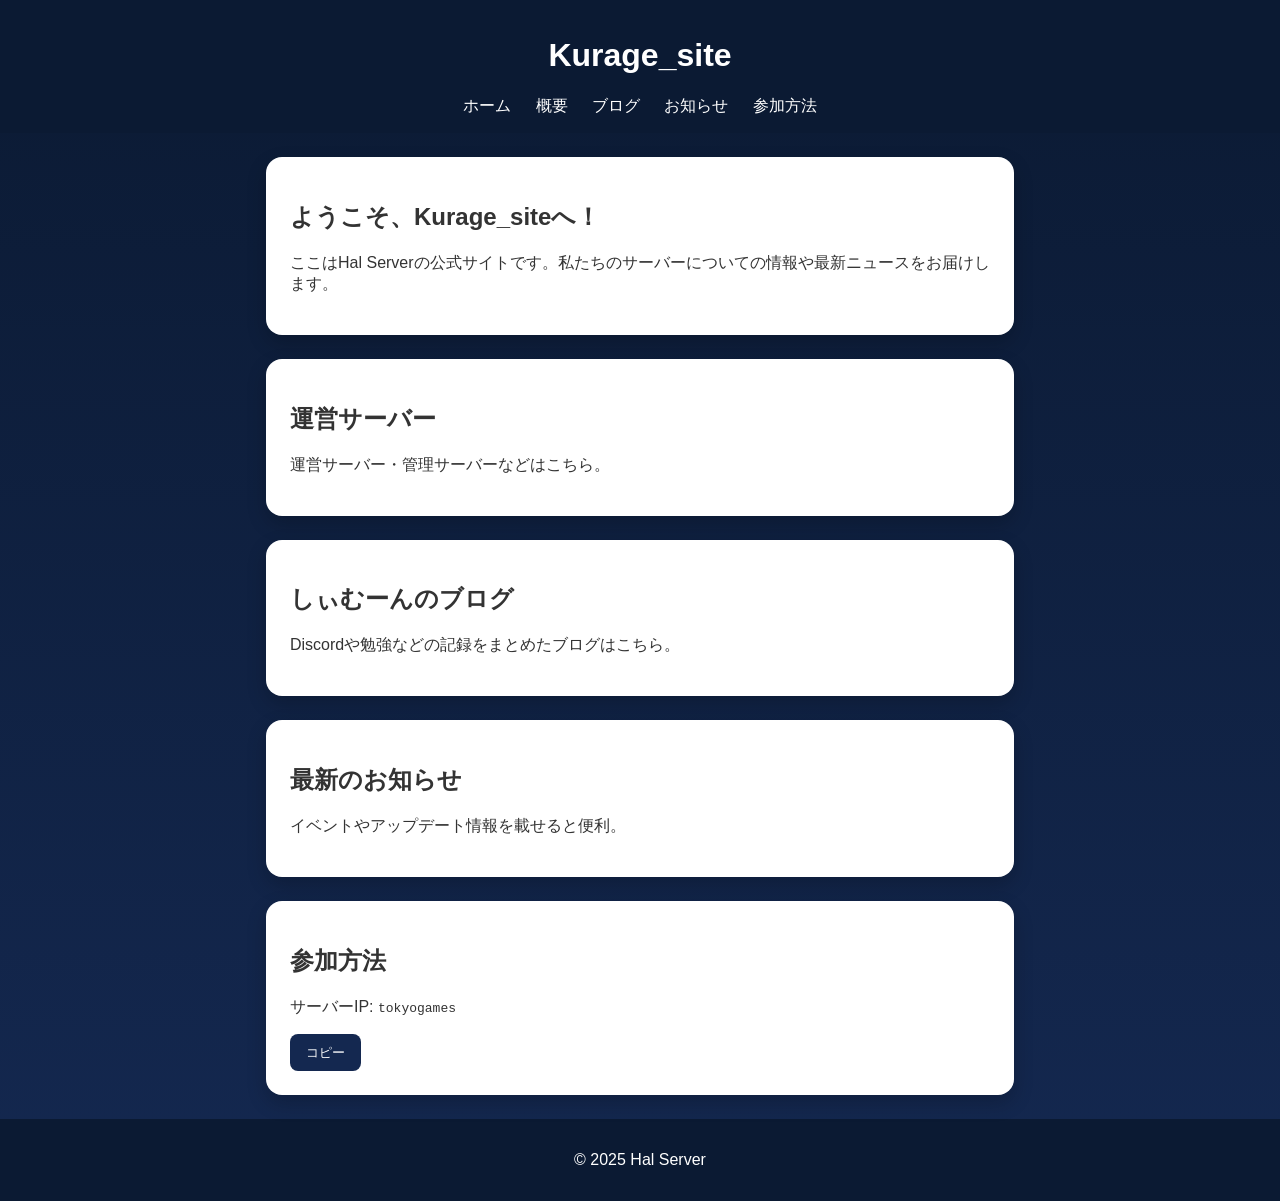
==== index.html @ e7bb8613 "1st" ====
<!DOCTYPE html>
<html lang="ja">
<head>
  <meta charset="UTF-8">
  <meta name="viewport" content="width=device-width, initial-scale=1.0">
  <title>トップページ｜Kurage_site</title>
  <link rel="stylesheet" href="style.css">
</head>
<body>
  <header class="site-header">
    <h1>Kurage_site</h1>
    <nav>
      <a href="#about">ホーム</a>
      <a href="#servers">概要</a>
      <a href="#blogs">ブログ</a>
      <a href="#news">お知らせ</a>
      <a href="#join">参加方法</a>
    </nav>
  </header>

  <main>

    <section id="about" class="card fade-in">
      <h2>ようこそ、Kurage_siteへ！</h2>
      <p>ここはHal Serverの公式サイトです。私たちのサーバーについての情報や最新ニュースをお届けします。</p>
    </section>
    
    <section id="servers" class="card fade-in">
      <h2>運営サーバー</h2>
      <p>運営サーバー・管理サーバーなどはこちら。</p>
    </section>

    <section id="blogs" class="card fade-in">
      <h2>しぃむーんのブログ</h2>
      <p>Discordや勉強などの記録をまとめたブログはこちら。</p>
    </section>

    <section id="news" class="card fade-in">
      <h2>最新のお知らせ</h2>
      <p>イベントやアップデート情報を載せると便利。</p>
    </section>

    <section id="join" class="card fade-in">
      <h2>参加方法</h2>
      <p>サーバーIP: <code id="server-ip">tokyogames</code></p>
      <button class="copy-btn" data-copy-target="#server-ip">コピー</button>
    </section>
  </main>

  <footer class="site-footer">
    <p>&copy; 2025 Hal Server</p>
  </footer>

  <script src="script.js"></script>
</body>
</html>
---- style.css ----
/* 紺基調の背景 */
body {
  margin: 0;
  font-family: "Segoe UI", sans-serif;
  background: linear-gradient(180deg, #0b1a33, #142850);
  color: #333;
}

/* ヘッダー */
.site-header {
  background: #0b1a33;
  color: #fff;
  padding: 1rem;
  text-align: center;
}
.site-header nav a {
  color: #fff;
  margin: 0 10px;
  text-decoration: none;
}
.site-header nav a:hover {
  text-decoration: underline;
}

/* 白いカード */
.card {
  background: #fff;
  border-radius: 16px;
  padding: 1.5rem;
  margin: 1.5rem auto;
  width: 90%;
  max-width: 700px;
  box-shadow: 0 8px 20px rgba(0,0,0,0.2);
  transition: transform 0.3s ease, box-shadow 0.3s ease;
}
.card:hover {
  transform: translateY(-6px);
  box-shadow: 0 12px 28px rgba(0,0,0,0.3);
}

/* フッター */
.site-footer {
  background: #0b1a33;
  color: #fff;
  text-align: center;
  padding: 1rem;
}

/* フェードインアニメーション */
.fade-in {
  opacity: 0;
  transform: translateY(20px);
  animation: fadeInUp 0.8s ease forwards;
}
@keyframes fadeInUp {
  to {
    opacity: 1;
    transform: translateY(0);
  }
}

/* コピー用ボタン */
.copy-btn {
  background: #142850;
  color: #fff;
  border: none;
  padding: 0.6rem 1rem;
  border-radius: 8px;
  cursor: pointer;
  transition: background 0.3s ease;
}
.copy-btn:hover {
  background: #27496d;
}
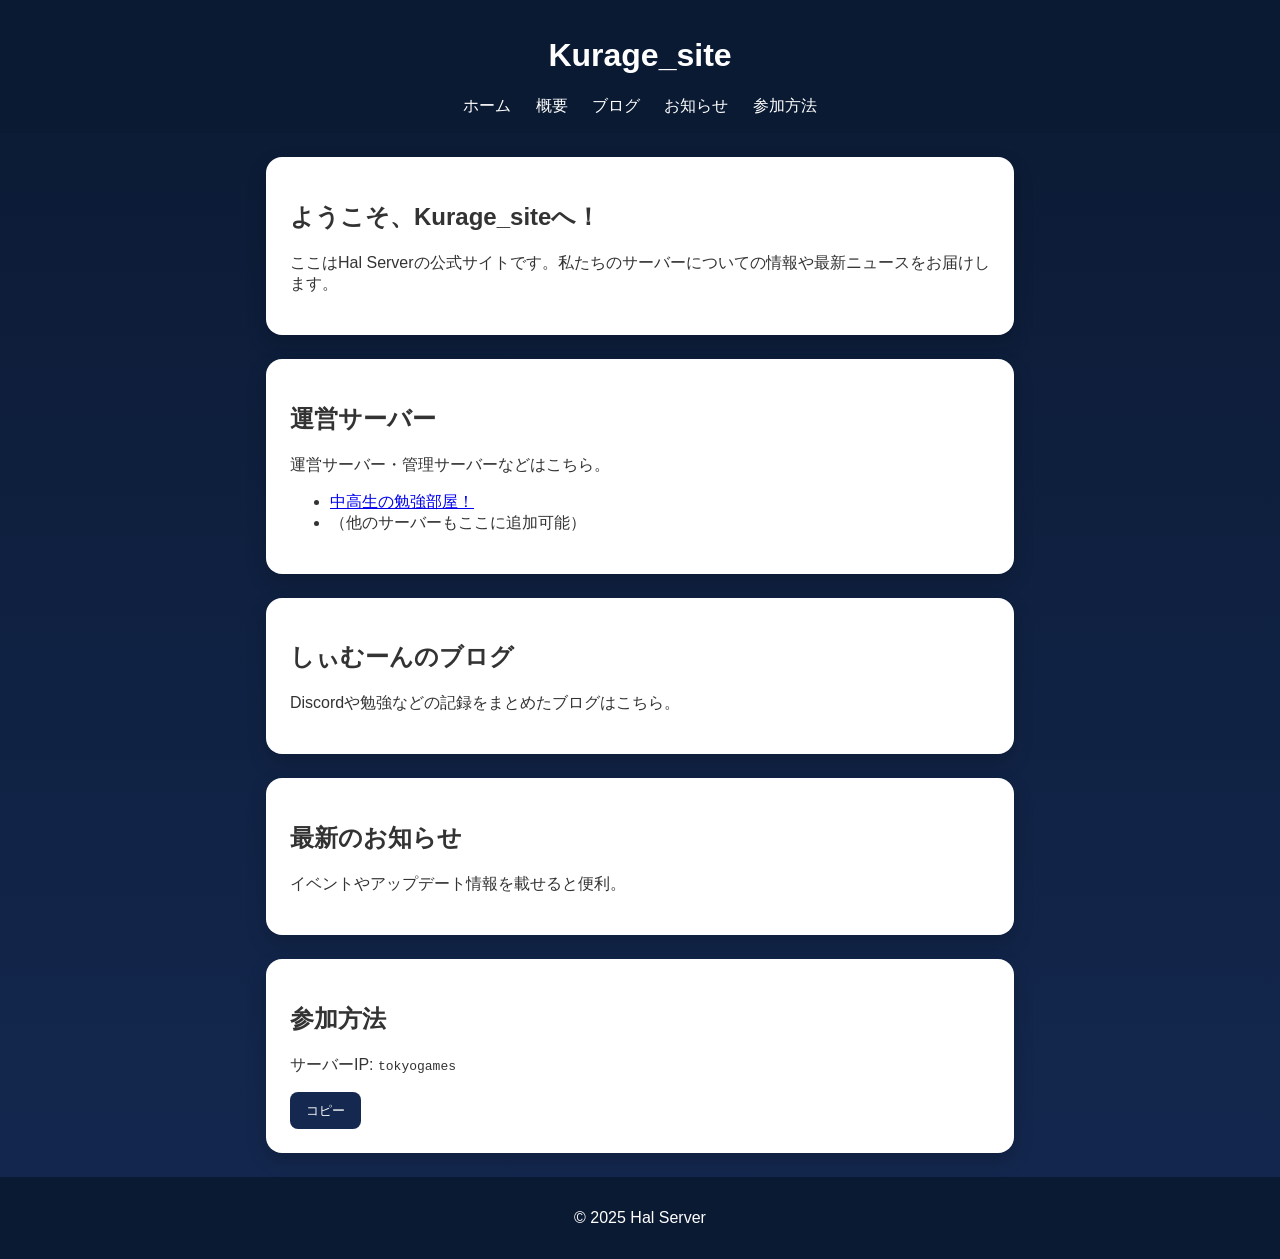
==== commit 18ebcacd: "Studyの作成" ====
--- a/index.html
+++ b/index.html
@@ -24,10 +24,14 @@
       <h2>ようこそ、Kurage_siteへ！</h2>
       <p>ここはHal Serverの公式サイトです。私たちのサーバーについての情報や最新ニュースをお届けします。</p>
     </section>
-    
+
     <section id="servers" class="card fade-in">
       <h2>運営サーバー</h2>
       <p>運営サーバー・管理サーバーなどはこちら。</p>
+      <ul>
+        <li><a href="study.html">中高生の勉強部屋！</a></li>
+        <li>（他のサーバーもここに追加可能）</li>
+      </ul>
     </section>
 
     <section id="blogs" class="card fade-in">
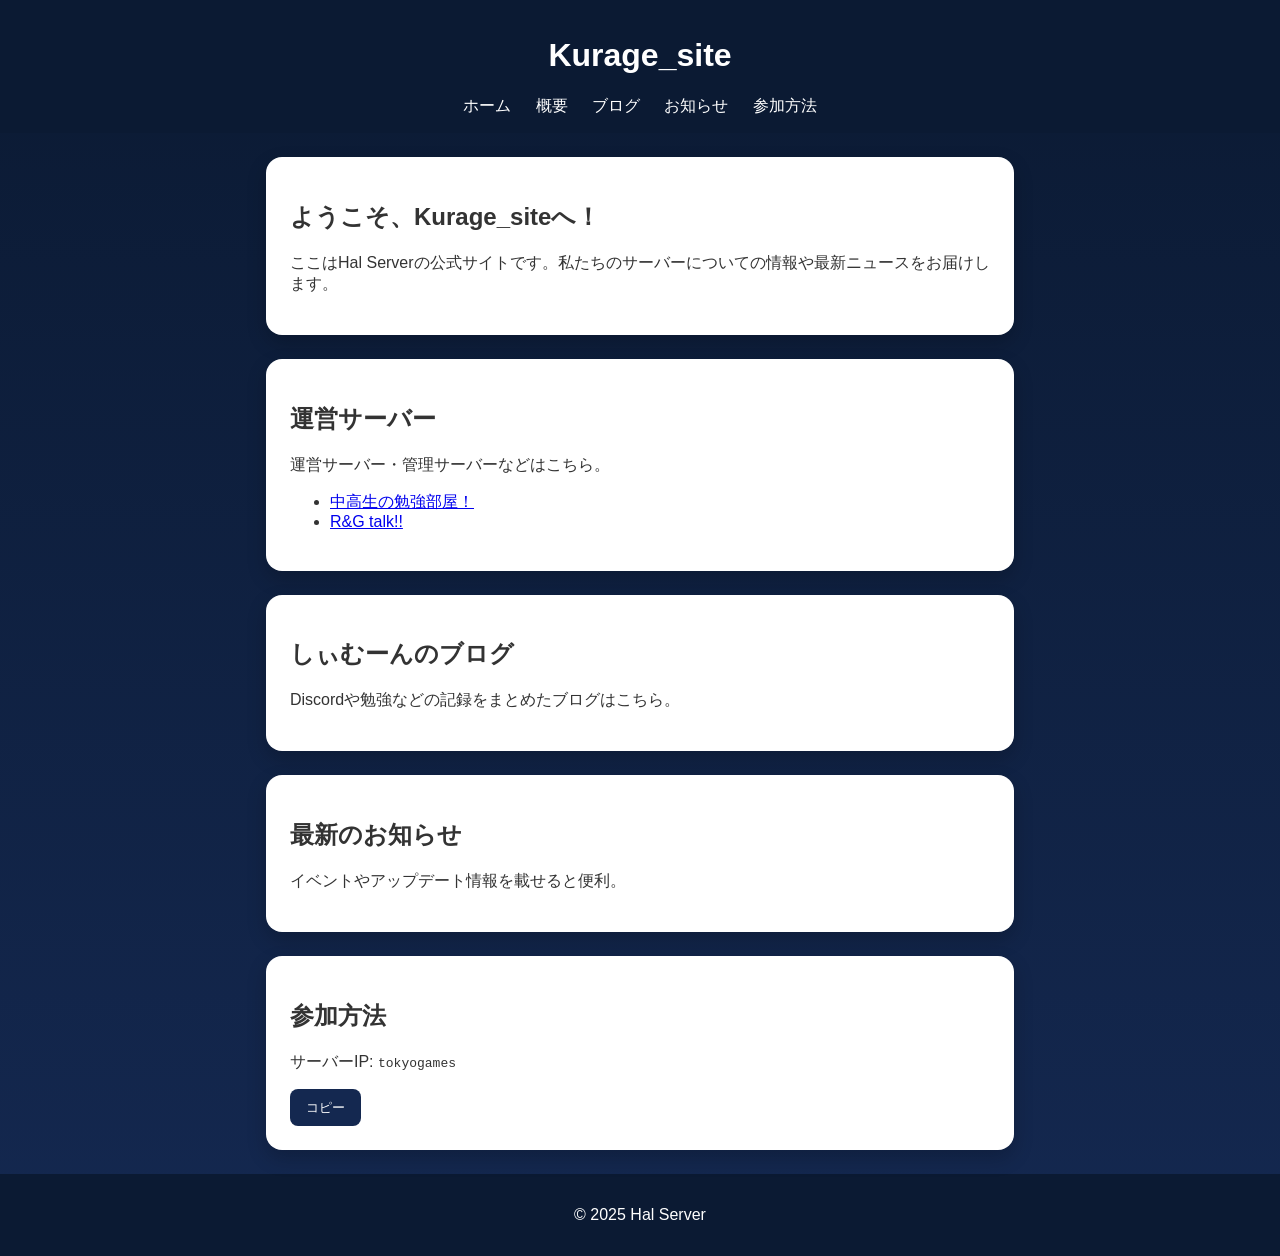
==== commit 3c2351b9: "rgの追加" ====
--- a/index.html
+++ b/index.html
@@ -30,7 +30,7 @@
       <p>運営サーバー・管理サーバーなどはこちら。</p>
       <ul>
         <li><a href="study.html">中高生の勉強部屋！</a></li>
-        <li>（他のサーバーもここに追加可能）</li>
+        <li><a href="rg.html">R&G talk!!</a></li>
       </ul>
     </section>
 
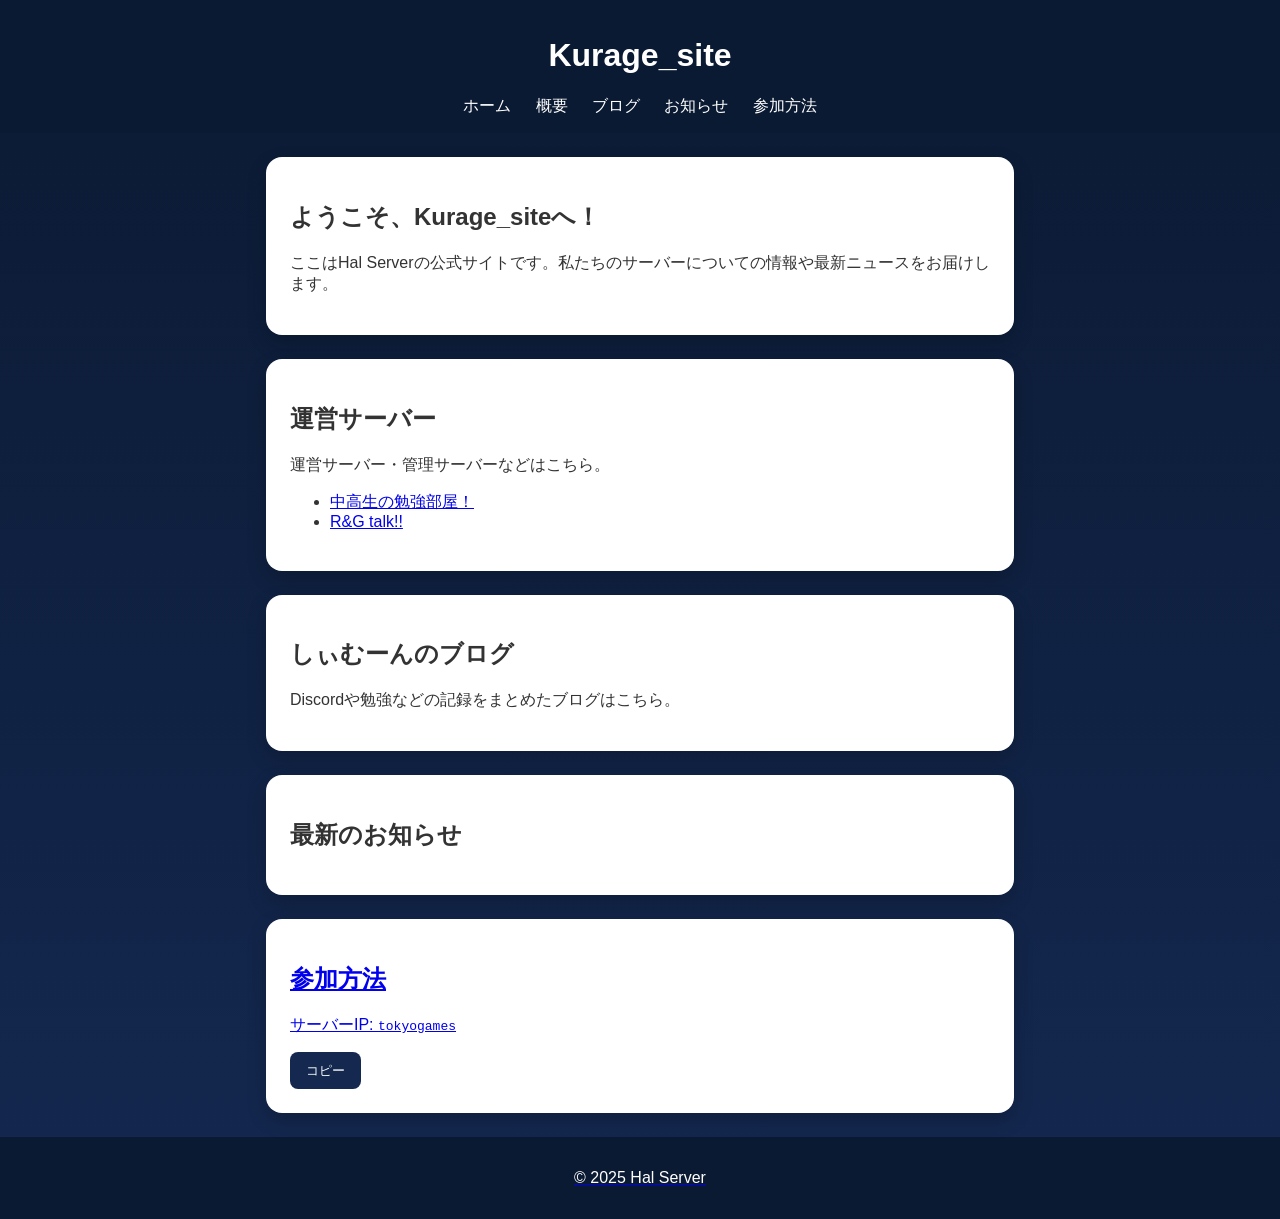
==== commit bb3826a3: "linked" ====
--- a/index.html
+++ b/index.html
@@ -41,7 +41,7 @@
 
     <section id="news" class="card fade-in">
       <h2>最新のお知らせ</h2>
-      <p>イベントやアップデート情報を載せると便利。</p>
+      <p><a href="word-ex/index.html" words-ex機能を追加しました。</p>
     </section>
 
     <section id="join" class="card fade-in">
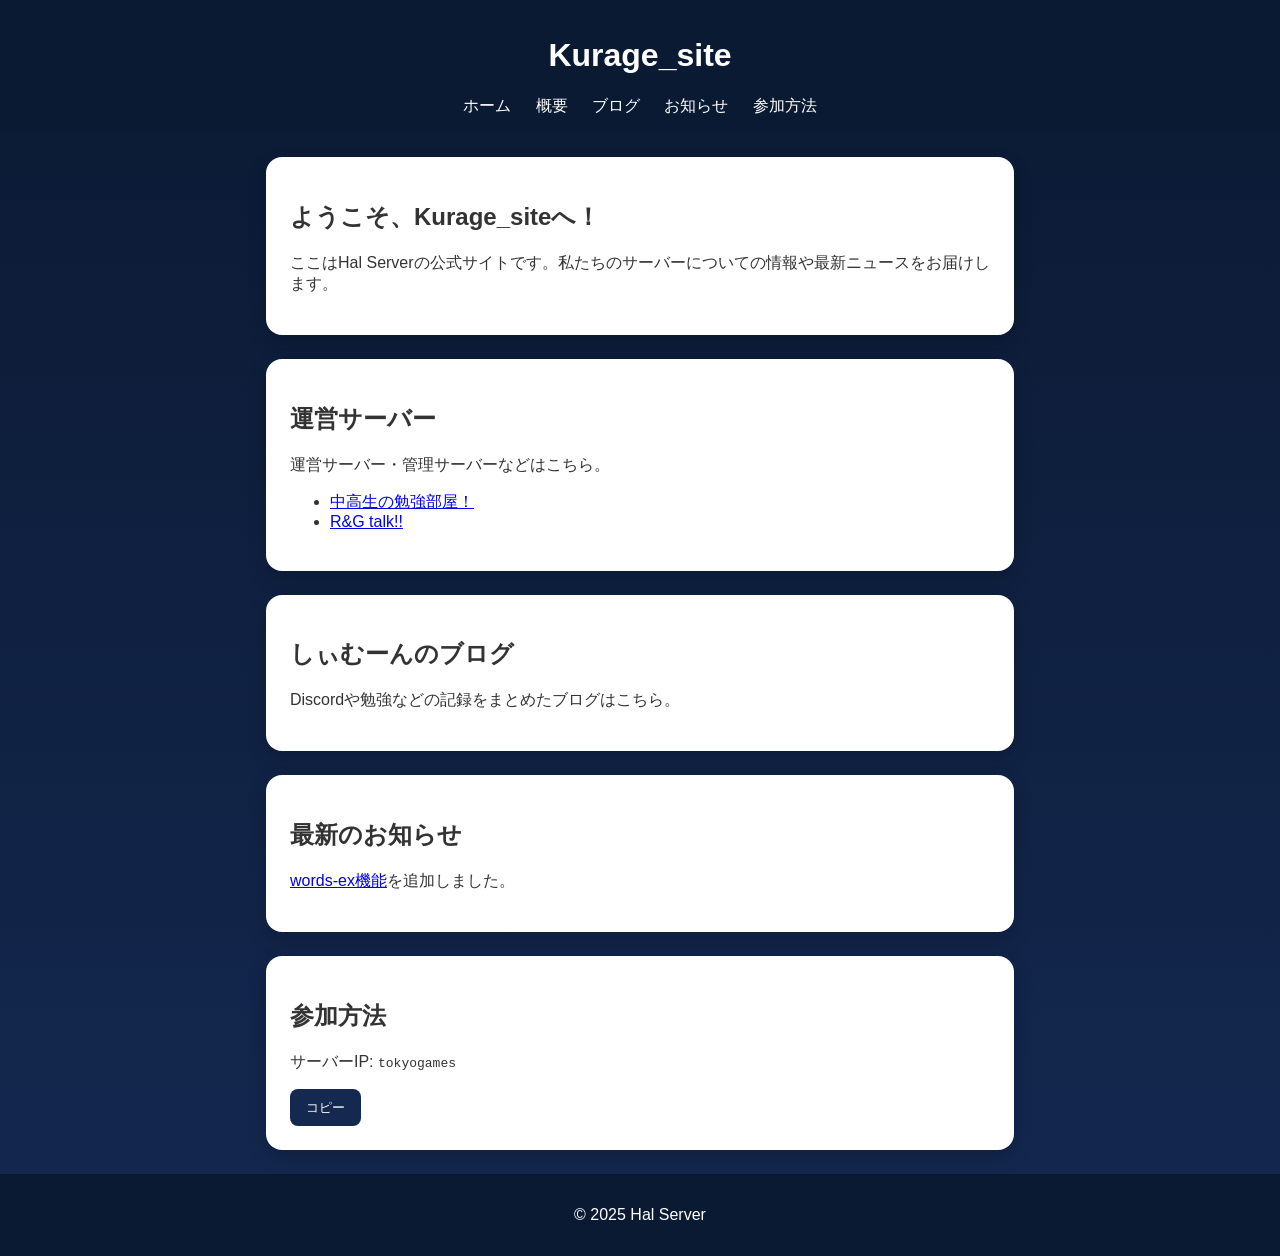
==== commit 0bc6a6b4: "apdated" ====
--- a/index.html
+++ b/index.html
@@ -41,7 +41,7 @@
 
     <section id="news" class="card fade-in">
       <h2>最新のお知らせ</h2>
-      <p><a href="word-ex/index.html" words-ex機能を追加しました。</p>
+      <p><a href="word-ex/index.html">words-ex機能</a>を追加しました。</p>
     </section>
 
     <section id="join" class="card fade-in">
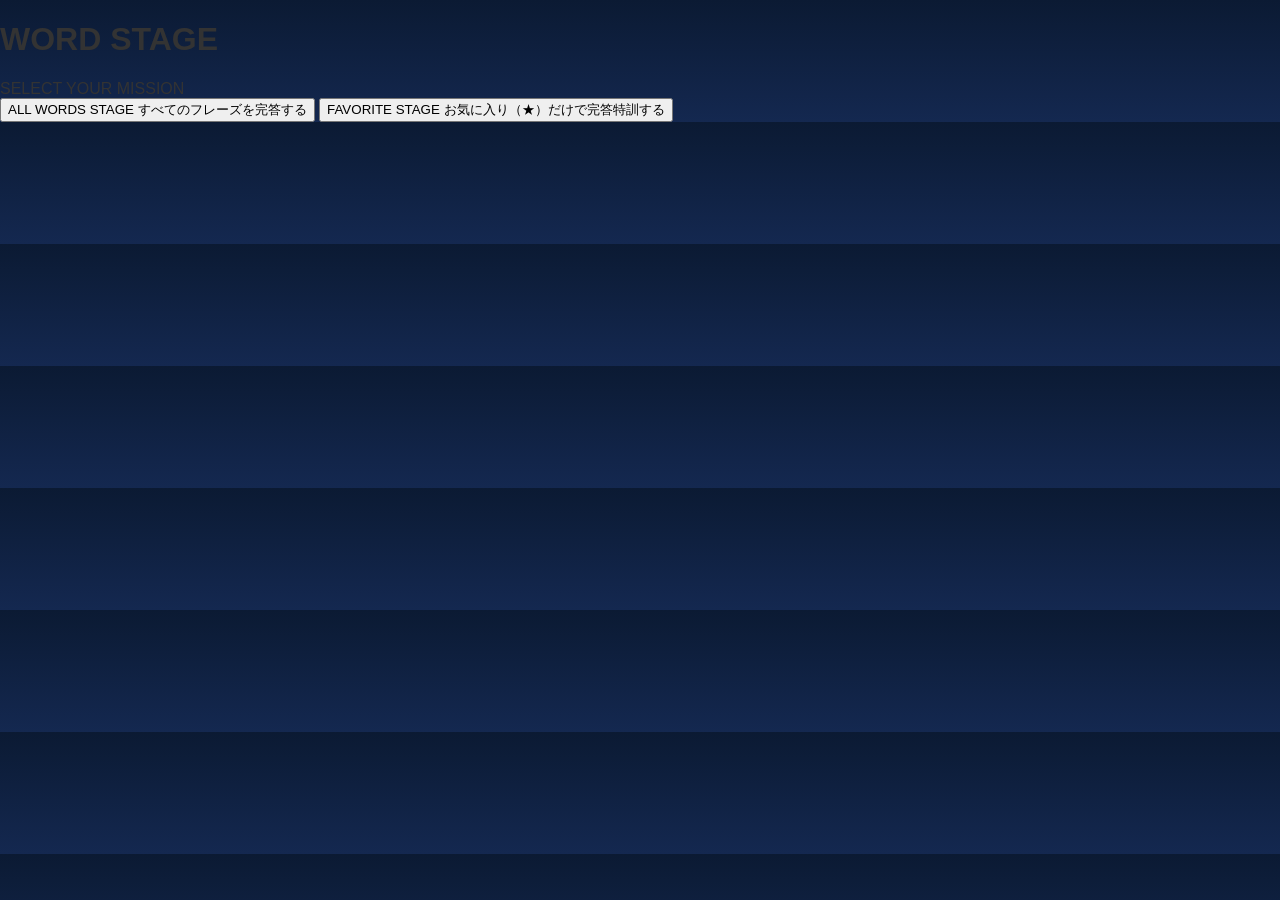
==== commit 66c22f75: "おお" ====
--- a/index.html
+++ b/index.html
@@ -1,60 +1,64 @@
 <!DOCTYPE html>
 <html lang="ja">
 <head>
-  <meta charset="UTF-8">
-  <meta name="viewport" content="width=device-width, initial-scale=1.0">
-  <title>トップページ｜Kurage_site</title>
-  <link rel="stylesheet" href="style.css">
+    <meta charset="UTF-8">
+    <meta name="viewport" content="width=device-width, initial-scale=1.0">
+    <title>WORD STAGE - 全文ハック -</title>
+    <link rel="stylesheet" href="style.css">
 </head>
 <body>
-  <header class="site-header">
-    <h1>Kurage_site</h1>
-    <nav>
-      <a href="#about">ホーム</a>
-      <a href="#servers">概要</a>
-      <a href="#blogs">ブログ</a>
-      <a href="#news">お知らせ</a>
-      <a href="#join">参加方法</a>
-    </nav>
-  </header>
 
-  <main>
+    <div id="select-screen">
+        <h1>WORD STAGE</h1>
+        <div class="subtitle">SELECT YOUR MISSION</div>
+        
+        <div class="mode-container">
+            <button class="btn-mode" id="btn-all-mode">
+                <span class="mode-title">ALL WORDS STAGE</span>
+                <span class="mode-desc">すべてのフレーズを完答する</span>
+            </button>
+            <button class="btn-mode" id="btn-fav-mode">
+                <span class="mode-title">FAVORITE STAGE</span>
+                <span class="mode-desc">お気に入り（★）だけで完答特訓する</span>
+            </button>
+        </div>
+    </div>
 
-    <section id="about" class="card fade-in">
-      <h2>ようこそ、Kurage_siteへ！</h2>
-      <p>ここはHal Serverの公式サイトです。私たちのサーバーについての情報や最新ニュースをお届けします。</p>
-    </section>
+    <div id="game-screen" style="display: none;">
+        <h1>WORD STAGE</h1>
+        <div class="subtitle">TYPE THE FULL PHRASE</div>
 
-    <section id="servers" class="card fade-in">
-      <h2>運営サーバー</h2>
-      <p>運営サーバー・管理サーバーなどはこちら。</p>
-      <ul>
-        <li><a href="study.html">中高生の勉強部屋！</a></li>
-        <li><a href="rg.html">R&G talk!!</a></li>
-      </ul>
-    </section>
+        <div id="progress-container">STAGE: <span id="current-q">1</span> / <span id="total-q">0</span></div>
 
-    <section id="blogs" class="card fade-in">
-      <h2>しぃむーんのブログ</h2>
-      <p>Discordや勉強などの記録をまとめたブログはこちら。</p>
-    </section>
+        <div id="card">
+            <button id="btn-fav">★</button>
 
-    <section id="news" class="card fade-in">
-      <h2>最新のお知らせ</h2>
-      <p><a href="word-ex/index.html">words-ex機能</a>を追加しました。</p>
-    </section>
+            <div class="display-container">
+                <div id="meaning-display">LOADING...</div>
+                
+                <div id="review-container" style="display: none;">
+                    <div id="review-status"></div>
+                    <div class="review-line">正解: <span id="review-correct"></span></div>
+                    <div class="review-line">あなたの入力: <span id="review-user"></span></div>
+                </div>
+            </div>
+            <div id="judge-overlay"></div>
+        </div>
 
-    <section id="join" class="card fade-in">
-      <h2>参加方法</h2>
-      <p>サーバーIP: <code id="server-ip">tokyogames</code></p>
-      <button class="copy-btn" data-copy-target="#server-ip">コピー</button>
-    </section>
-  </main>
+        <form id="answer-form">
+            <input type="text" id="user-input" autocomplete="off" placeholder="フレーズをまるごと入力..." autofocus>
+            <button type="submit" id="btn-submit">ENTER</button>
+        </form>
+    </div>
 
-  <footer class="site-footer">
-    <p>&copy; 2025 Hal Server</p>
-  </footer>
+    <div id="result-screen" style="display: none;">
+        <h1>STAGE CLEAR</h1>
+        <div class="subtitle">あなたのリザルト</div>
+        <div class="rank-display" id="rank">--</div>
+        <p class="score-text">正答率: <span id="accuracy">0</span>% (<span id="correct-count">0</span>/<span id="total-count">0</span>)</p>
+        <button id="btn-retry" onclick="location.reload()">BACK TO TITLE</button>
+    </div>
 
-  <script src="script.js"></script>
+    <script src="script.js"></script>
 </body>
 </html>
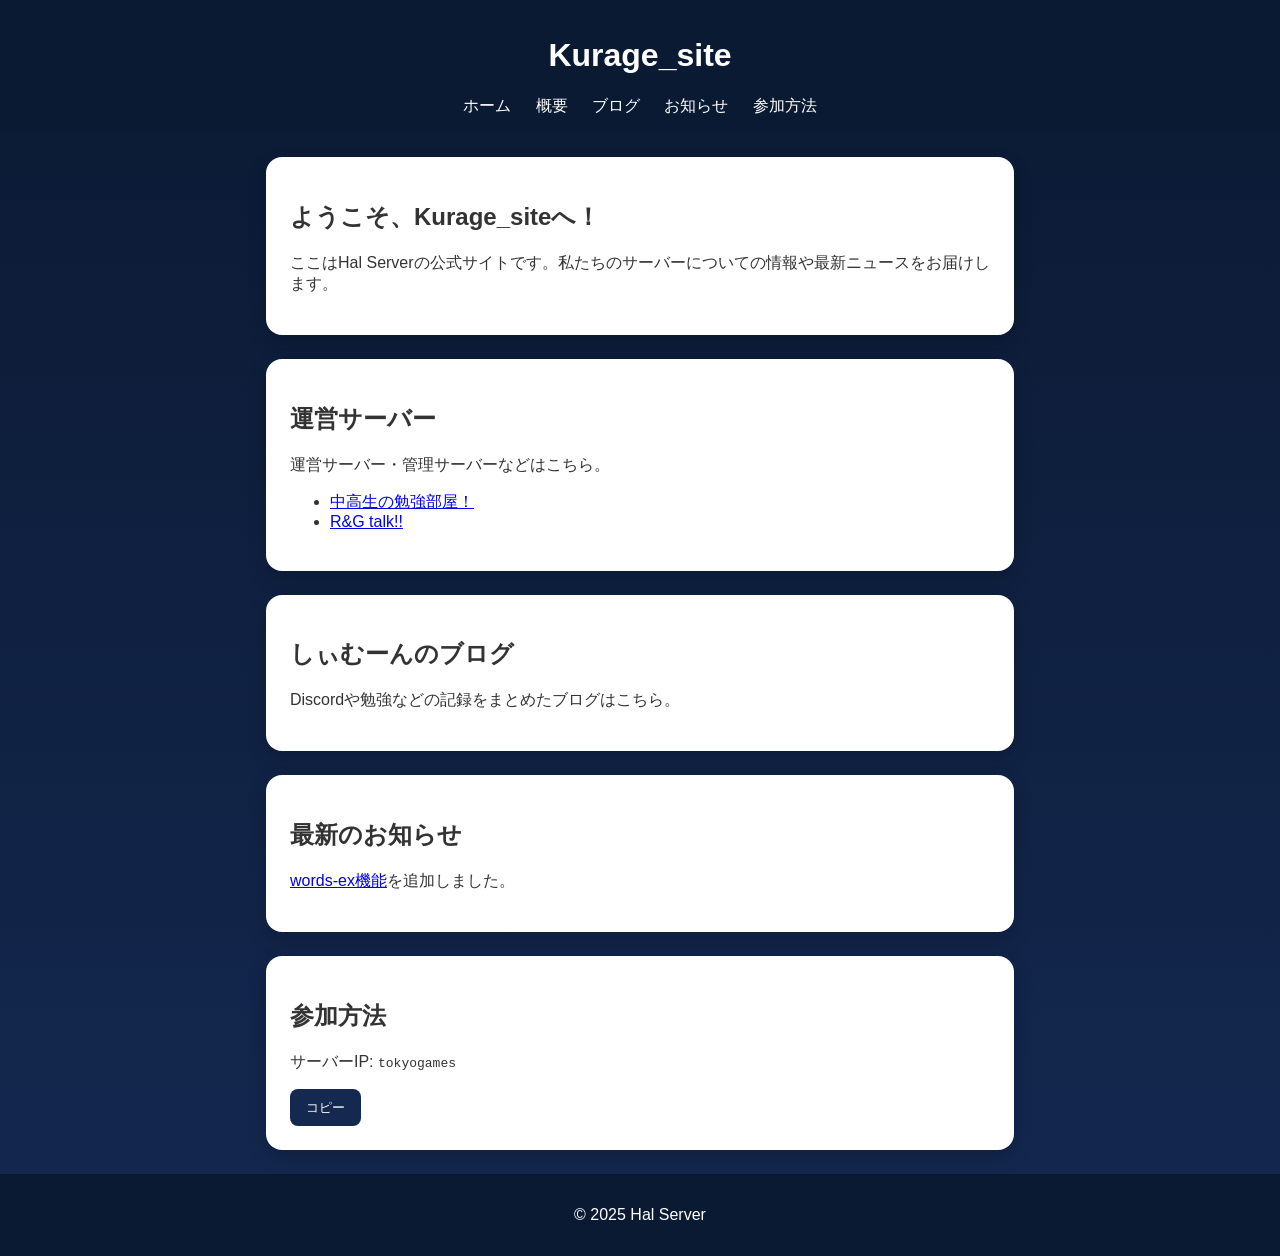
==== commit 3d613a88: "miss修正" ====
--- a/index.html
+++ b/index.html
@@ -1,64 +1,60 @@
 <!DOCTYPE html>
 <html lang="ja">
 <head>
-    <meta charset="UTF-8">
-    <meta name="viewport" content="width=device-width, initial-scale=1.0">
-    <title>WORD STAGE - 全文ハック -</title>
-    <link rel="stylesheet" href="style.css">
+  <meta charset="UTF-8">
+  <meta name="viewport" content="width=device-width, initial-scale=1.0">
+  <title>トップページ｜Kurage_site</title>
+  <link rel="stylesheet" href="style.css">
 </head>
 <body>
+  <header class="site-header">
+    <h1>Kurage_site</h1>
+    <nav>
+      <a href="#about">ホーム</a>
+      <a href="#servers">概要</a>
+      <a href="#blogs">ブログ</a>
+      <a href="#news">お知らせ</a>
+      <a href="#join">参加方法</a>
+    </nav>
+  </header>
 
-    <div id="select-screen">
-        <h1>WORD STAGE</h1>
-        <div class="subtitle">SELECT YOUR MISSION</div>
-        
-        <div class="mode-container">
-            <button class="btn-mode" id="btn-all-mode">
-                <span class="mode-title">ALL WORDS STAGE</span>
-                <span class="mode-desc">すべてのフレーズを完答する</span>
-            </button>
-            <button class="btn-mode" id="btn-fav-mode">
-                <span class="mode-title">FAVORITE STAGE</span>
-                <span class="mode-desc">お気に入り（★）だけで完答特訓する</span>
-            </button>
-        </div>
-    </div>
+  <main>
 
-    <div id="game-screen" style="display: none;">
-        <h1>WORD STAGE</h1>
-        <div class="subtitle">TYPE THE FULL PHRASE</div>
+    <section id="about" class="card fade-in">
+      <h2>ようこそ、Kurage_siteへ！</h2>
+      <p>ここはHal Serverの公式サイトです。私たちのサーバーについての情報や最新ニュースをお届けします。</p>
+    </section>
 
-        <div id="progress-container">STAGE: <span id="current-q">1</span> / <span id="total-q">0</span></div>
+    <section id="servers" class="card fade-in">
+      <h2>運営サーバー</h2>
+      <p>運営サーバー・管理サーバーなどはこちら。</p>
+      <ul>
+        <li><a href="study.html">中高生の勉強部屋！</a></li>
+        <li><a href="rg.html">R&G talk!!</a></li>
+      </ul>
+    </section>
 
-        <div id="card">
-            <button id="btn-fav">★</button>
+    <section id="blogs" class="card fade-in">
+      <h2>しぃむーんのブログ</h2>
+      <p>Discordや勉強などの記録をまとめたブログはこちら。</p>
+    </section>
 
-            <div class="display-container">
-                <div id="meaning-display">LOADING...</div>
-                
-                <div id="review-container" style="display: none;">
-                    <div id="review-status"></div>
-                    <div class="review-line">正解: <span id="review-correct"></span></div>
-                    <div class="review-line">あなたの入力: <span id="review-user"></span></div>
-                </div>
-            </div>
-            <div id="judge-overlay"></div>
-        </div>
+    <section id="news" class="card fade-in">
+      <h2>最新のお知らせ</h2>
+      <p><a href="word-ex/index.html">words-ex機能</a>を追加しました。</p>
+    </section>
 
-        <form id="answer-form">
-            <input type="text" id="user-input" autocomplete="off" placeholder="フレーズをまるごと入力..." autofocus>
-            <button type="submit" id="btn-submit">ENTER</button>
-        </form>
-    </div>
+    <section id="join" class="card fade-in">
+      <h2>参加方法</h2>
+      <p>サーバーIP: <code id="server-ip">tokyogames</code></p>
+      <button class="copy-btn" data-copy-target="#server-ip">コピー</button>
+    </section>
+  </main>
 
-    <div id="result-screen" style="display: none;">
-        <h1>STAGE CLEAR</h1>
-        <div class="subtitle">あなたのリザルト</div>
-        <div class="rank-display" id="rank">--</div>
-        <p class="score-text">正答率: <span id="accuracy">0</span>% (<span id="correct-count">0</span>/<span id="total-count">0</span>)</p>
-        <button id="btn-retry" onclick="location.reload()">BACK TO TITLE</button>
-    </div>
+  <footer class="site-footer">
+    <p>&copy; 2025 Hal Server</p>
+  </footer>
 
-    <script src="script.js"></script>
+  <script src="script.js"></script>
 </body>
 </html>
